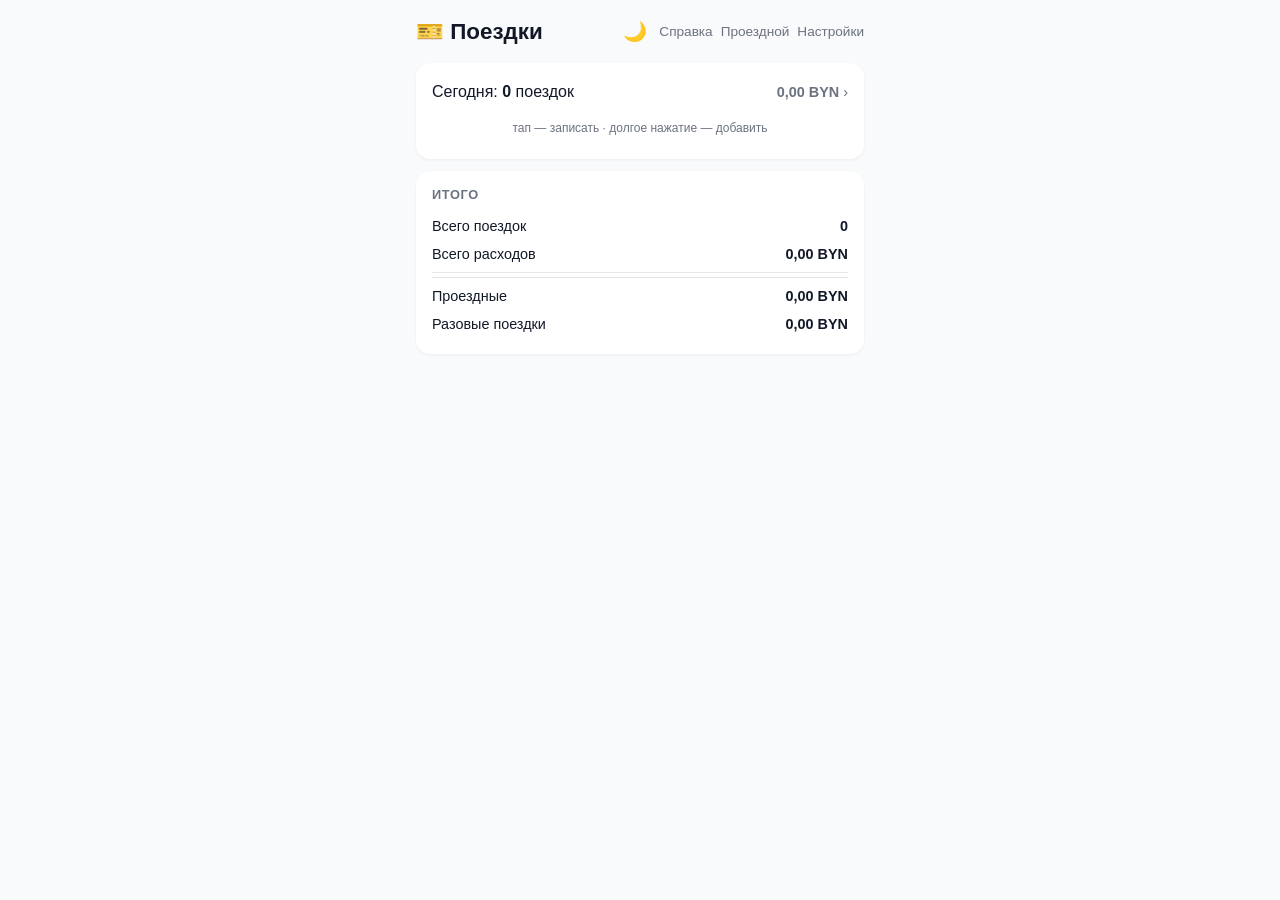
==== index.html @ 97ce7624 "Дневник поездок и расходов - нормализованная модель данных - Базовый дневник: тап/долгое нажатие для" ====
<!DOCTYPE html>
<html lang="ru">
<head>
    <meta charset="UTF-8">
    <meta name="viewport" content="width=device-width, initial-scale=1.0, user-scalable=no">
    <meta name="theme-color" content="#2563eb">
    <meta name="apple-mobile-web-app-capable" content="yes">
    <meta name="apple-mobile-web-app-status-bar-style" content="black-translucent">
    <title>Проездной</title>
    <meta http-equiv="Cache-Control" content="no-cache, no-store, must-revalidate">
    <meta http-equiv="Pragma" content="no-cache">
    <meta http-equiv="Expires" content="0">
    <link rel="manifest" href="manifest.json?v=10">
    <link rel="icon" href="data:image/svg+xml,<svg xmlns='http://www.w3.org/2000/svg' viewBox='0 0 100 100'><text y='.9em' font-size='90'>🎫</text></svg>">
    <link rel="stylesheet" href="style.css?v=10">
</head>
<body>
    <div id="app">
        <div class="screen active">
            <div class="header">
                <h1>🎫 Поездки</h1>
                <div class="header-buttons">
                    <button id="btn-theme" class="btn-theme">🌙</button>
                    <a href="help.html" class="btn-link">Справка</a>
                    <a href="pass.html" class="btn-link">Проездной</a>
                    <a href="setup.html" class="btn-link">Настройки</a>
                </div>
            </div>

            <div id="pass-card" class="card pass-card hidden">
                <div id="pass-expired-banner" class="banner banner-warn hidden">Проездной истёк!</div>
                <div id="pass-lost-banner" class="banner banner-lost hidden">Проездной потерян</div>
                <div id="pass-info-text" class="pass-info-line"></div>
                <div class="progress-bar">
                    <div id="pass-progress-fill" class="progress-fill"></div>
                </div>
                <div id="pass-progress-text" class="pass-progress-text"></div>
                <div id="pass-remaining" class="pass-remaining"></div>
            </div>

            <div class="card">
                <a href="journal.html" class="today-link">
                    <span>Сегодня: <strong id="today-trips">0</strong> поездок</span>
                    <span class="today-expenses-wrap"><strong id="today-expenses">0.00 BYN</strong> ›</span>
                </a>
                <div id="trips-buttons" class="trips-buttons"></div>
                <div class="trips-hint">тап — записать · долгое нажатие — добавить</div>
            </div>

            <div class="card">
                <div class="card-title">Итого</div>
                <div class="stat-row">
                    <span>Всего поездок</span>
                    <span><strong id="total-trips">0</strong></span>
                </div>
                <div class="stat-row">
                    <span>Всего расходов</span>
                    <span><strong id="total-expenses">0.00 BYN</strong></span>
                </div>
                <div class="stat-divider"></div>
                <div id="transport-stats"></div>
                <div class="stat-divider"></div>
                <div class="stat-row">
                    <span>Проездные</span>
                    <span><strong id="total-pass-expenses">0.00 BYN</strong></span>
                </div>
                <div class="stat-row">
                    <span>Разовые поездки</span>
                    <span><strong id="total-trip-expenses">0.00 BYN</strong></span>
                </div>
            </div>
        </div>

        <div id="trip-modal" class="modal">
            <div class="modal-content">
                <div class="modal-header">Добавление поездки</div>
                <div class="form-group">
                    <label>Время</label>
                    <input type="time" id="modal-time">
                </div>
                <div class="form-group">
                    <label>Транспорт</label>
                    <select id="modal-transport">
                        <option value="ground">🚌 Наземный</option>
                        <option value="metro">🚇 Метро</option>
                        <option value="carsharing">🚗 Каршеринг</option>
                        <option value="taxi">🚕 Такси</option>
                        <option value="scooter">🛴 Самокат</option>
                    </select>
                </div>
                <div class="form-group">
                    <label>Цена (BYN)</label>
                    <input type="number" id="modal-price" min="0" step="0.01">
                </div>
                <div class="form-group">
                    <label>Способ оплаты</label>
                    <select id="modal-payment"></select>
                </div>
                <div class="modal-buttons">
                    <button id="modal-cancel" class="btn-modal btn-modal-cancel">Отмена</button>
                    <button id="modal-save" class="btn-modal btn-modal-save">Сохранить</button>
                </div>
            </div>
        </div>
    </div>
    <script src="app.js?v=10"></script>
</body>
</html>
---- style.css ----
* {
    margin: 0;
    padding: 0;
    box-sizing: border-box;
}

.hidden {
    display: none !important;
}

:root {
    --blue: #2563eb;
    --green: #16a34a;
    --red: #dc2626;
    --gray: #6b7280;
    --yellow: #f59e0b;
    --light-gray: #f3f4f6;
    --border: #e5e7eb;
    --bg: #f9fafb;
    --card-bg: #ffffff;
    --text: #111827;
    --text-secondary: #6b7280;
}

[data-theme="dark"] {
    --blue: #3b82f6;
    --green: #22c55e;
    --red: #ef4444;
    --gray: #9ca3af;
    --yellow: #fbbf24;
    --light-gray: #374151;
    --border: #4b5563;
    --bg: #111827;
    --card-bg: #1f2937;
    --text: #f9fafb;
    --text-secondary: #9ca3af;
}

body {
    font-family: -apple-system, BlinkMacSystemFont, 'Segoe UI', Roboto, sans-serif;
    background: var(--bg);
    color: var(--text);
    min-height: 100dvh;
    -webkit-tap-highlight-color: transparent;
}

#app {
    max-width: 480px;
    margin: 0 auto;
    padding: 16px;
    padding-bottom: 32px;
}

.screen {
    display: none;
}

.screen.active {
    display: block;
}

h1 {
    font-size: 1.4rem;
    margin-bottom: 16px;
}

.header {
    display: flex;
    justify-content: space-between;
    align-items: center;
    margin-bottom: 16px;
}

.header-buttons {
    display: flex;
    align-items: center;
    gap: 8px;
}

.header h1 {
    margin-bottom: 0;
}

.btn-link {
    background: none;
    border: none;
    color: var(--text-secondary);
    font-size: 0.85rem;
    cursor: pointer;
    text-decoration: none;
}

.btn-theme {
    background: none;
    border: none;
    font-size: 1.2rem;
    cursor: pointer;
    padding: 4px;
}

.section-title {
    font-size: 0.8rem;
    font-weight: 600;
    text-transform: uppercase;
    letter-spacing: 0.05em;
    color: var(--text-secondary);
    margin-bottom: 10px;
}

.card {
    background: var(--card-bg);
    border-radius: 14px;
    padding: 16px;
    margin-bottom: 12px;
    box-shadow: 0 1px 3px rgba(0,0,0,0.06);
}

.card-title {
    font-size: 0.8rem;
    font-weight: 600;
    text-transform: uppercase;
    letter-spacing: 0.05em;
    color: var(--text-secondary);
    margin-bottom: 10px;
}

.banner {
    padding: 10px 14px;
    border-radius: 10px;
    text-align: center;
    font-weight: 600;
    font-size: 0.9rem;
    margin-bottom: 12px;
}

.banner-warn {
    background: #fef3c7;
    color: #92400e;
}

.banner-lost {
    background: #fee2e2;
    color: #991b1b;
}

[data-theme="dark"] .banner-warn {
    background: #451a03;
    color: #fbbf24;
}

[data-theme="dark"] .banner-lost {
    background: #450a0a;
    color: #fca5a5;
}

.pass-card .pass-info-line {
    text-align: center;
    font-size: 0.95rem;
    font-weight: 600;
    margin-bottom: 10px;
}

.progress-bar {
    width: 100%;
    height: 8px;
    background: var(--light-gray);
    border-radius: 4px;
    overflow: hidden;
    margin-bottom: 8px;
}

.progress-fill {
    height: 100%;
    background: var(--blue);
    border-radius: 4px;
    transition: width 0.3s;
    width: 0%;
}

.pass-progress-text {
    text-align: center;
    font-size: 0.85rem;
    font-weight: 600;
    margin-bottom: 4px;
}

.pass-remaining {
    text-align: center;
    font-size: 0.8rem;
    color: var(--text-secondary);
    margin-bottom: 10px;
}

.pass-actions {
    display: flex;
    justify-content: center;
    gap: 8px;
}

.btn-pass-action {
    padding: 6px 14px;
    border: 1px solid var(--border);
    border-radius: 8px;
    background: var(--card-bg);
    color: var(--text-secondary);
    font-size: 0.8rem;
    cursor: pointer;
}

.btn-pass-lost {
    color: var(--red);
    border-color: var(--red);
}

.btn-pass-restore {
    color: var(--green);
    border-color: var(--green);
}

.btn-pass-delete {
    color: var(--red);
    border-color: var(--red);
}

.trips-today {
    display: flex;
    justify-content: space-between;
    align-items: center;
    font-size: 0.95rem;
    margin-bottom: 12px;
}

.trips-buttons {
    display: flex;
    gap: 10px;
    margin-bottom: 8px;
}

.btn-trip-add {
    flex: 1;
    display: flex;
    align-items: center;
    justify-content: center;
    padding: 18px 12px;
    border: 2px solid var(--blue);
    border-radius: 14px;
    background: var(--card-bg);
    color: var(--blue);
    font-size: 1.1rem;
    font-weight: 600;
    cursor: pointer;
    transition: all 0.15s;
    user-select: none;
    -webkit-user-select: none;
}

.btn-trip-add:active {
    background: var(--blue);
    color: white;
}

.trips-hint {
    text-align: center;
    font-size: 0.75rem;
    color: var(--text-secondary);
    margin-bottom: 8px;
}

.btn-undo-inline {
    background: none;
    border: none;
    color: var(--red);
    font-size: 0.85rem;
    cursor: pointer;
    padding: 6px;
    display: block;
    margin: 0 auto;
}

.journal-list {
    display: flex;
    flex-direction: column;
    gap: 2px;
}

.journal-row {
    display: grid;
    grid-template-columns: 50px 1fr 80px 70px;
    gap: 6px;
    padding: 8px 0;
    font-size: 0.85rem;
    border-bottom: 1px solid var(--light-gray);
    align-items: center;
}

.journal-row:last-child {
    border-bottom: none;
}

.journal-time {
    color: var(--text-secondary);
}

.journal-transport {
    font-weight: 500;
}

.journal-payment {
    color: var(--text-secondary);
    font-size: 0.8rem;
}

.journal-price {
    text-align: right;
    font-weight: 500;
}

.no-trips {
    text-align: center;
    color: var(--text-secondary);
    font-size: 0.85rem;
    padding: 12px 0;
}

.today-link {
    display: flex;
    justify-content: space-between;
    align-items: center;
    font-size: 1rem;
    color: var(--text);
    text-decoration: none;
    padding: 4px 0 12px;
}

.today-expenses-wrap {
    color: var(--text-secondary);
    font-size: 0.9rem;
}

.stat-row {
    display: flex;
    justify-content: space-between;
    padding: 6px 0;
    font-size: 0.9rem;
}

.stat-divider {
    height: 1px;
    background: var(--border);
    margin: 4px 0;
}

.modal {
    display: none;
    position: fixed;
    inset: 0;
    background: rgba(0,0,0,0.4);
    z-index: 100;
    align-items: flex-end;
    justify-content: center;
}

.modal.active {
    display: flex;
}

.modal-content {
    background: var(--card-bg);
    border-radius: 16px 16px 0 0;
    padding: 20px;
    width: 100%;
    max-width: 480px;
    animation: slideUp 0.2s ease;
}

@keyframes slideUp {
    from { transform: translateY(100%); }
    to { transform: translateY(0); }
}

.modal-header {
    font-size: 1rem;
    font-weight: 600;
    margin-bottom: 16px;
    text-align: center;
}

.modal-buttons {
    display: flex;
    gap: 10px;
    margin-top: 16px;
}

.btn-modal {
    flex: 1;
    padding: 12px;
    border: none;
    border-radius: 10px;
    font-size: 0.95rem;
    font-weight: 600;
    cursor: pointer;
}

.btn-modal-cancel {
    background: var(--light-gray);
    color: var(--text);
}

.btn-modal-save {
    background: var(--blue);
    color: white;
}

.form-group {
    margin-bottom: 14px;
}

.form-group label {
    display: block;
    font-weight: 500;
    margin-bottom: 6px;
    font-size: 0.85rem;
}

.form-group input[type="date"],
.form-group input[type="number"],
.form-group input[type="time"],
.form-group select {
    width: 100%;
    padding: 10px 12px;
    border: 1px solid var(--border);
    border-radius: 10px;
    font-size: 0.95rem;
    background: var(--card-bg);
    color: var(--text);
    -webkit-appearance: none;
}

.pass-type-buttons,
.transport-buttons,
.duration-buttons {
    display: flex;
    gap: 8px;
}

.pass-type-btn,
.transport-btn,
.duration-btn {
    flex: 1;
    padding: 10px 6px;
    border: 2px solid var(--border);
    border-radius: 10px;
    background: var(--card-bg);
    color: var(--text);
    font-size: 0.8rem;
    font-weight: 500;
    cursor: pointer;
    transition: all 0.15s;
}

.pass-type-btn.selected,
.transport-btn.selected,
.duration-btn.selected {
    border-color: var(--blue);
    background: var(--blue);
    color: white;
}

.btn-primary {
    width: 100%;
    padding: 14px;
    background: var(--blue);
    color: white;
    border: none;
    border-radius: 10px;
    font-size: 1rem;
    font-weight: 600;
    cursor: pointer;
    margin-top: 4px;
    margin-bottom: 8px;
}

.btn-secondary {
    width: 100%;
    padding: 12px;
    background: none;
    color: var(--text-secondary);
    border: 1px solid var(--border);
    border-radius: 10px;
    font-size: 0.9rem;
    cursor: pointer;
    margin-bottom: 16px;
}

.ad-block {
    margin-top: 16px;
    text-align: center;
}

.btn-reset {
    width: 100%;
    padding: 14px;
    background: none;
    color: var(--red);
    border: 1px solid var(--red);
    border-radius: 10px;
    font-size: 0.95rem;
    font-weight: 600;
    cursor: pointer;
}
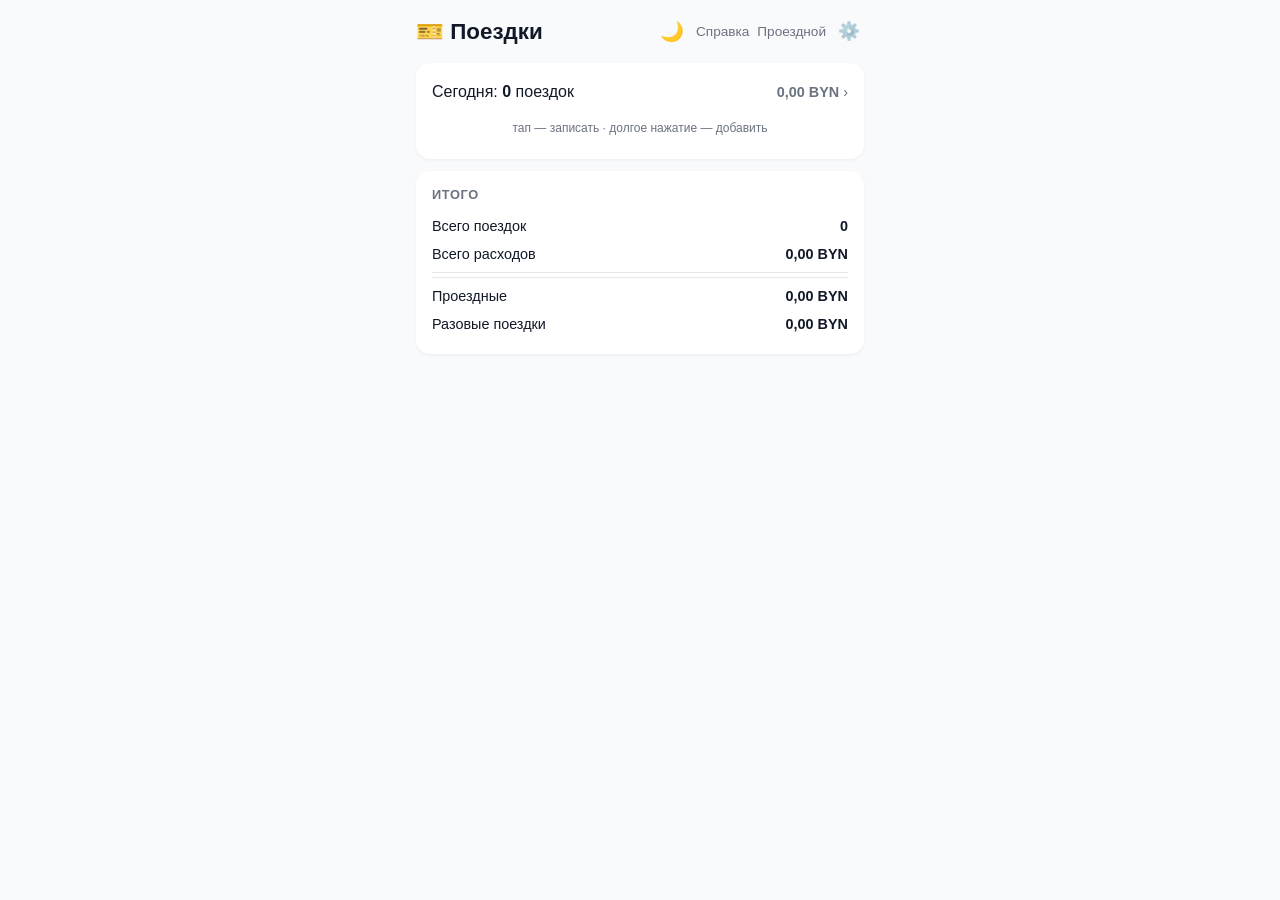
==== commit 7e64057c: "Улучшения UX и багфиксы - Журнал поездок на отдельной странице (journal.html) - Шестерёнка настроек " ====
--- a/index.html
+++ b/index.html
@@ -23,7 +23,7 @@
                     <button id="btn-theme" class="btn-theme">🌙</button>
                     <a href="help.html" class="btn-link">Справка</a>
                     <a href="pass.html" class="btn-link">Проездной</a>
-                    <a href="setup.html" class="btn-link">Настройки</a>
+                    <a href="setup.html" class="btn-header-settings">⚙️</a>
                 </div>
             </div>
 
--- a/style.css
+++ b/style.css
@@ -98,6 +98,21 @@
     padding: 4px;
 }
 
+.btn-header-settings {
+    background: none;
+    border: none;
+    font-size: 1.1rem;
+    cursor: pointer;
+    padding: 2px 4px;
+    text-decoration: none;
+    opacity: 0.6;
+    transition: opacity 0.15s;
+}
+
+.btn-header-settings:hover {
+    opacity: 1;
+}
+
 .section-title {
     font-size: 0.8rem;
     font-weight: 600;
@@ -191,10 +206,67 @@
     margin-bottom: 10px;
 }
 
-.pass-actions {
-    display: flex;
-    justify-content: center;
-    gap: 8px;
+.pass-header-row {
+    display: flex;
+    justify-content: space-between;
+    align-items: center;
+    margin-bottom: 10px;
+}
+
+.pass-header-row .pass-info-line {
+    text-align: left;
+    margin-bottom: 0;
+}
+
+.btn-pass-settings {
+    background: none;
+    border: none;
+    font-size: 1.1rem;
+    cursor: pointer;
+    padding: 2px 4px;
+    opacity: 0.5;
+    transition: opacity 0.15s;
+}
+
+.btn-pass-settings:hover {
+    opacity: 1;
+}
+
+.pass-settings-menu {
+    display: flex;
+    flex-direction: column;
+    gap: 4px;
+    margin-top: 10px;
+    padding-top: 10px;
+    border-top: 1px solid var(--border);
+}
+
+.pass-settings-item {
+    width: 100%;
+    padding: 10px;
+    border: none;
+    border-radius: 8px;
+    background: none;
+    text-align: left;
+    font-size: 0.9rem;
+    cursor: pointer;
+    transition: background 0.15s;
+}
+
+.pass-settings-item:active {
+    background: var(--light-gray);
+}
+
+.pass-settings-lost {
+    color: var(--red);
+}
+
+.pass-settings-restore {
+    color: var(--green);
+}
+
+.pass-settings-delete {
+    color: var(--red);
 }
 
 .btn-pass-action {
@@ -232,12 +304,13 @@
 
 .trips-buttons {
     display: flex;
+    flex-wrap: wrap;
     gap: 10px;
     margin-bottom: 8px;
 }
 
 .btn-trip-add {
-    flex: 1;
+    flex: 1 1 auto;
     display: flex;
     align-items: center;
     justify-content: center;
@@ -440,13 +513,15 @@
 .transport-buttons,
 .duration-buttons {
     display: flex;
+    flex-wrap: wrap;
     gap: 8px;
 }
 
 .pass-type-btn,
 .transport-btn,
 .duration-btn {
-    flex: 1;
+    flex: 1 1 auto;
+    min-width: 0;
     padding: 10px 6px;
     border: 2px solid var(--border);
     border-radius: 10px;
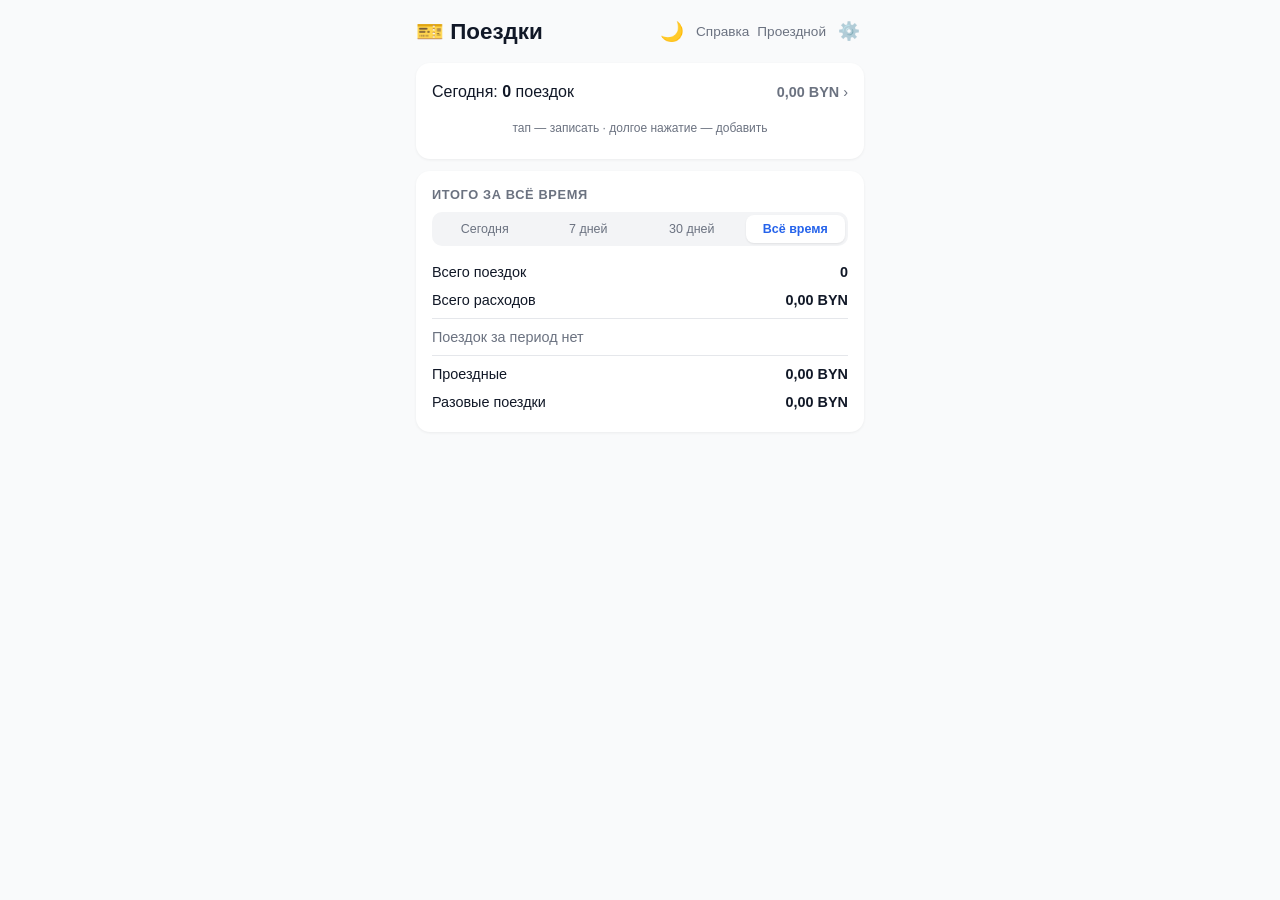
==== commit f7bc3024: "Статистика за период и учёт поездок по проездному - Главный экран: переключатель периода для блока «" ====
--- a/index.html
+++ b/index.html
@@ -10,9 +10,9 @@
     <meta http-equiv="Cache-Control" content="no-cache, no-store, must-revalidate">
     <meta http-equiv="Pragma" content="no-cache">
     <meta http-equiv="Expires" content="0">
-    <link rel="manifest" href="manifest.json?v=10">
+    <link rel="manifest" href="manifest.json?v=12">
     <link rel="icon" href="data:image/svg+xml,<svg xmlns='http://www.w3.org/2000/svg' viewBox='0 0 100 100'><text y='.9em' font-size='90'>🎫</text></svg>">
-    <link rel="stylesheet" href="style.css?v=10">
+    <link rel="stylesheet" href="style.css?v=12">
 </head>
 <body>
     <div id="app">
@@ -36,11 +36,12 @@
                 </div>
                 <div id="pass-progress-text" class="pass-progress-text"></div>
                 <div id="pass-remaining" class="pass-remaining"></div>
+                <div id="pass-stats-line" class="pass-stats-line"></div>
             </div>
 
             <div class="card">
                 <a href="journal.html" class="today-link">
-                    <span>Сегодня: <strong id="today-trips">0</strong> поездок</span>
+                    <span>Сегодня: <strong id="today-trips">0</strong> <span id="today-trips-word">поездок</span></span>
                     <span class="today-expenses-wrap"><strong id="today-expenses">0.00 BYN</strong> ›</span>
                 </a>
                 <div id="trips-buttons" class="trips-buttons"></div>
@@ -48,7 +49,13 @@
             </div>
 
             <div class="card">
-                <div class="card-title">Итого</div>
+                <div class="card-title" id="stats-title">Итого</div>
+                <div id="stats-period" class="period-switch">
+                    <button class="period-btn" data-period="day">Сегодня</button>
+                    <button class="period-btn" data-period="week">7 дней</button>
+                    <button class="period-btn" data-period="month">30 дней</button>
+                    <button class="period-btn" data-period="all">Всё время</button>
+                </div>
                 <div class="stat-row">
                     <span>Всего поездок</span>
                     <span><strong id="total-trips">0</strong></span>
@@ -103,6 +110,6 @@
             </div>
         </div>
     </div>
-    <script src="app.js?v=10"></script>
+    <script src="app.js?v=12"></script>
 </body>
 </html>
--- a/style.css
+++ b/style.css
@@ -139,6 +139,42 @@
     margin-bottom: 10px;
 }
 
+.period-switch {
+    display: flex;
+    gap: 4px;
+    background: var(--light-gray);
+    border-radius: 10px;
+    padding: 3px;
+    margin-bottom: 12px;
+}
+
+.period-btn {
+    flex: 1 1 0;
+    border: none;
+    background: none;
+    color: var(--text-secondary);
+    font-family: inherit;
+    font-size: 0.78rem;
+    font-weight: 500;
+    padding: 7px 2px;
+    border-radius: 8px;
+    cursor: pointer;
+    white-space: nowrap;
+    transition: background 0.15s, color 0.15s;
+}
+
+.period-btn.selected {
+    background: var(--card-bg);
+    color: var(--blue);
+    font-weight: 600;
+    box-shadow: 0 1px 2px rgba(0,0,0,0.08);
+}
+
+.stat-empty {
+    color: var(--text-secondary);
+    font-size: 0.85rem;
+}
+
 .banner {
     padding: 10px 14px;
     border-radius: 10px;
@@ -206,6 +242,56 @@
     margin-bottom: 10px;
 }
 
+.pass-stats-line {
+    text-align: center;
+    font-size: 0.78rem;
+    color: var(--text-secondary);
+    line-height: 1.4;
+    margin-bottom: 10px;
+    padding-top: 8px;
+    border-top: 1px solid var(--border);
+}
+
+.pass-history-item {
+    padding: 12px 0;
+    border-top: 1px solid var(--border);
+}
+
+.pass-history-item:first-child {
+    padding-top: 0;
+    border-top: none;
+}
+
+.pass-history-item:last-child {
+    padding-bottom: 0;
+}
+
+.pass-history-dates,
+.pass-history-status {
+    font-size: 0.8rem;
+    color: var(--text-secondary);
+}
+
+.pass-history-stats {
+    display: flex;
+    justify-content: space-between;
+    gap: 8px;
+    flex-wrap: wrap;
+    font-size: 0.8rem;
+    color: var(--text-secondary);
+    padding-top: 6px;
+}
+
+.saving-good {
+    color: var(--green);
+    font-weight: 600;
+}
+
+.saving-bad {
+    color: var(--red);
+    font-weight: 600;
+}
+
 .pass-header-row {
     display: flex;
     justify-content: space-between;
@@ -354,6 +440,40 @@
     display: flex;
     flex-direction: column;
     gap: 2px;
+}
+
+.journal-summary {
+    display: flex;
+    justify-content: space-between;
+    align-items: baseline;
+    gap: 8px;
+    font-size: 0.9rem;
+    color: var(--text-secondary);
+    padding: 0 2px 10px;
+    flex-wrap: wrap;
+}
+
+.journal-summary strong {
+    color: var(--text);
+}
+
+.journal-summary-pass {
+    color: var(--text-secondary);
+    font-size: 0.8rem;
+}
+
+.journal-day-title {
+    font-size: 0.75rem;
+    font-weight: 600;
+    text-transform: uppercase;
+    letter-spacing: 0.04em;
+    color: var(--text-secondary);
+    padding: 12px 0 4px;
+    border-bottom: 1px solid var(--border);
+}
+
+.journal-day-title:first-child {
+    padding-top: 0;
 }
 
 .journal-row {
@@ -583,3 +703,71 @@
     font-weight: 600;
     cursor: pointer;
 }
+
+.plan-row {
+    display: flex;
+    justify-content: space-between;
+    align-items: center;
+    gap: 10px;
+    padding: 8px 0;
+    font-size: 0.9rem;
+    border-bottom: 1px solid var(--light-gray);
+}
+
+.plan-row:last-child {
+    border-bottom: none;
+}
+
+.plan-label {
+    font-weight: 600;
+    color: var(--green);
+    min-width: 100px;
+}
+
+.plan-date {
+    color: var(--text);
+    font-weight: 500;
+}
+
+.plan-count {
+    color: var(--text-secondary);
+    font-size: 0.8rem;
+}
+
+.plan-section {
+    padding: 10px 0;
+    border-bottom: 1px solid var(--border);
+}
+
+.plan-section:last-child {
+    border-bottom: none;
+}
+
+.plan-section-title {
+    font-size: 0.9rem;
+    font-weight: 700;
+    color: var(--text);
+    margin-bottom: 6px;
+}
+
+.plan-current .plan-section-title {
+    color: var(--blue);
+}
+
+.calc-summary {
+    display: flex;
+    justify-content: space-between;
+    align-items: center;
+    cursor: pointer;
+    font-size: 1rem;
+    font-weight: 600;
+}
+
+.calc-expand {
+    font-size: 0.8rem;
+    color: var(--text-secondary);
+}
+
+.calc-details.hidden {
+    display: none;
+}
